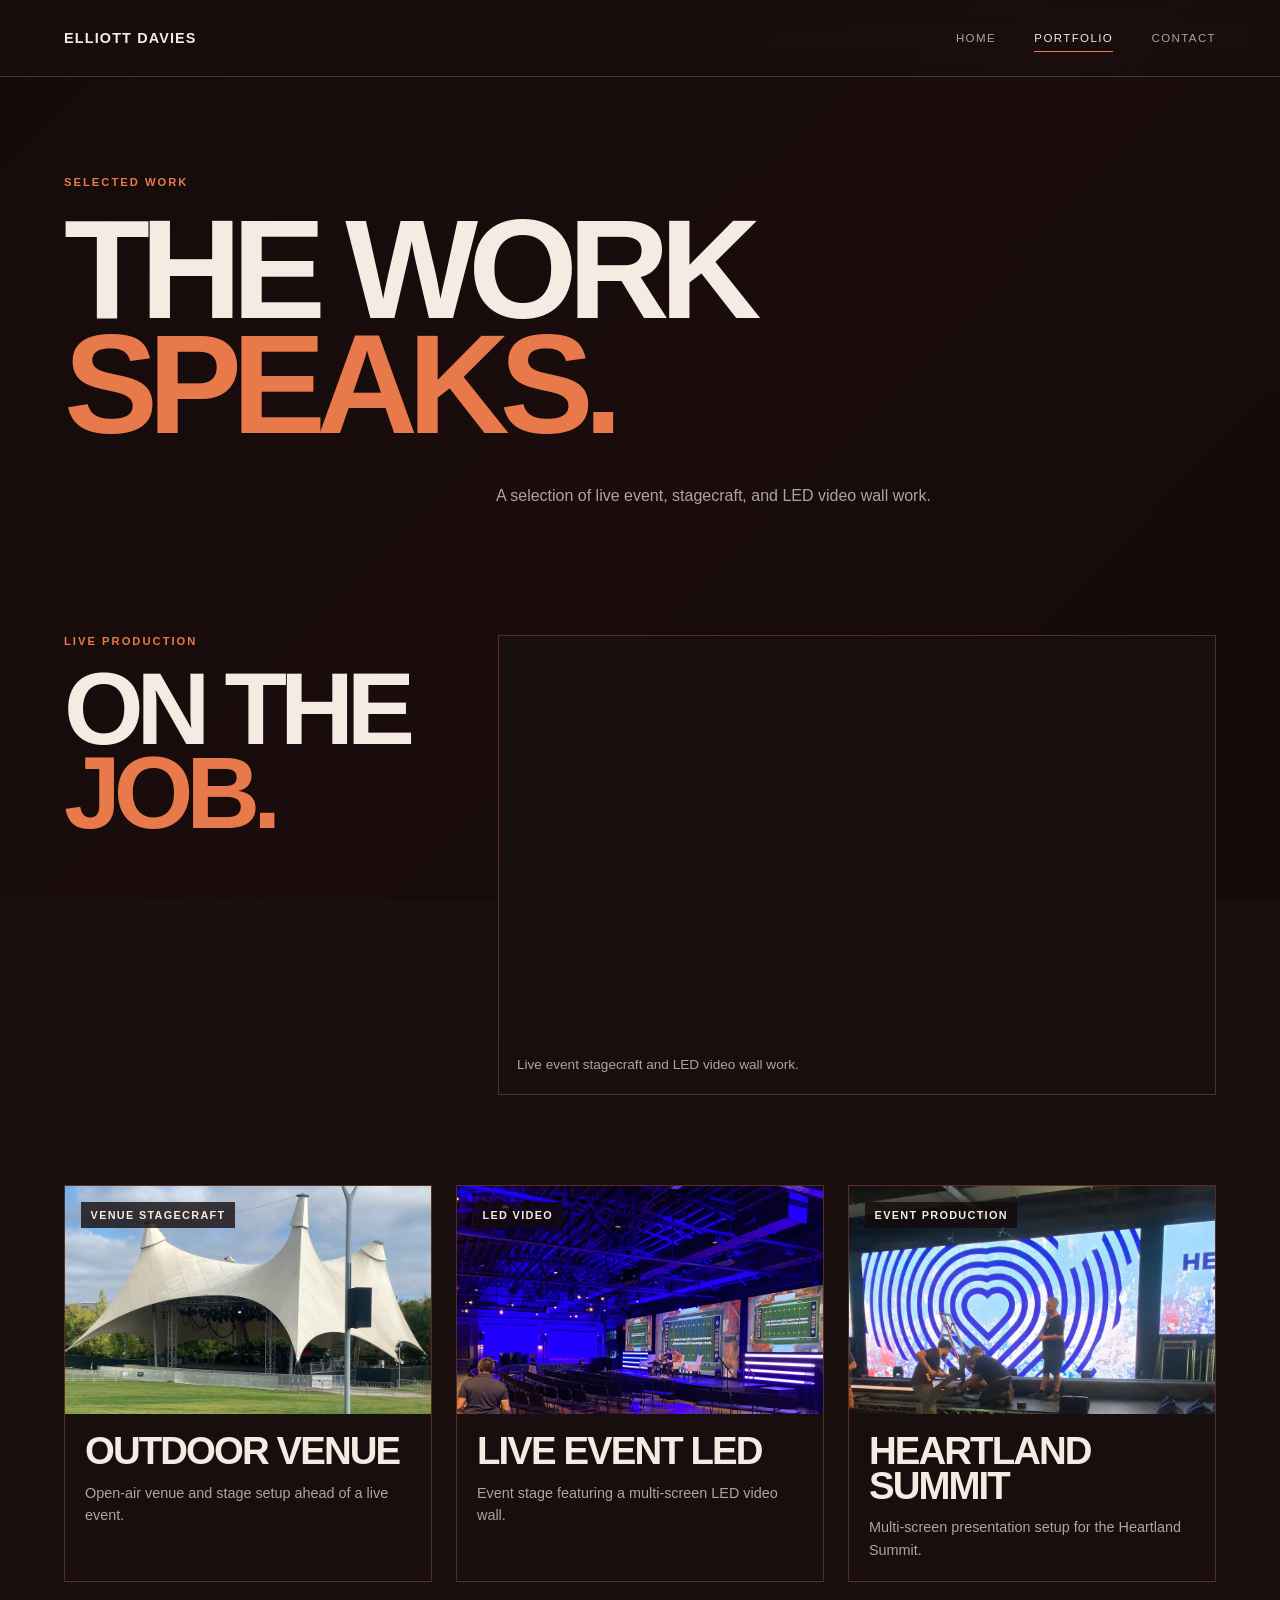
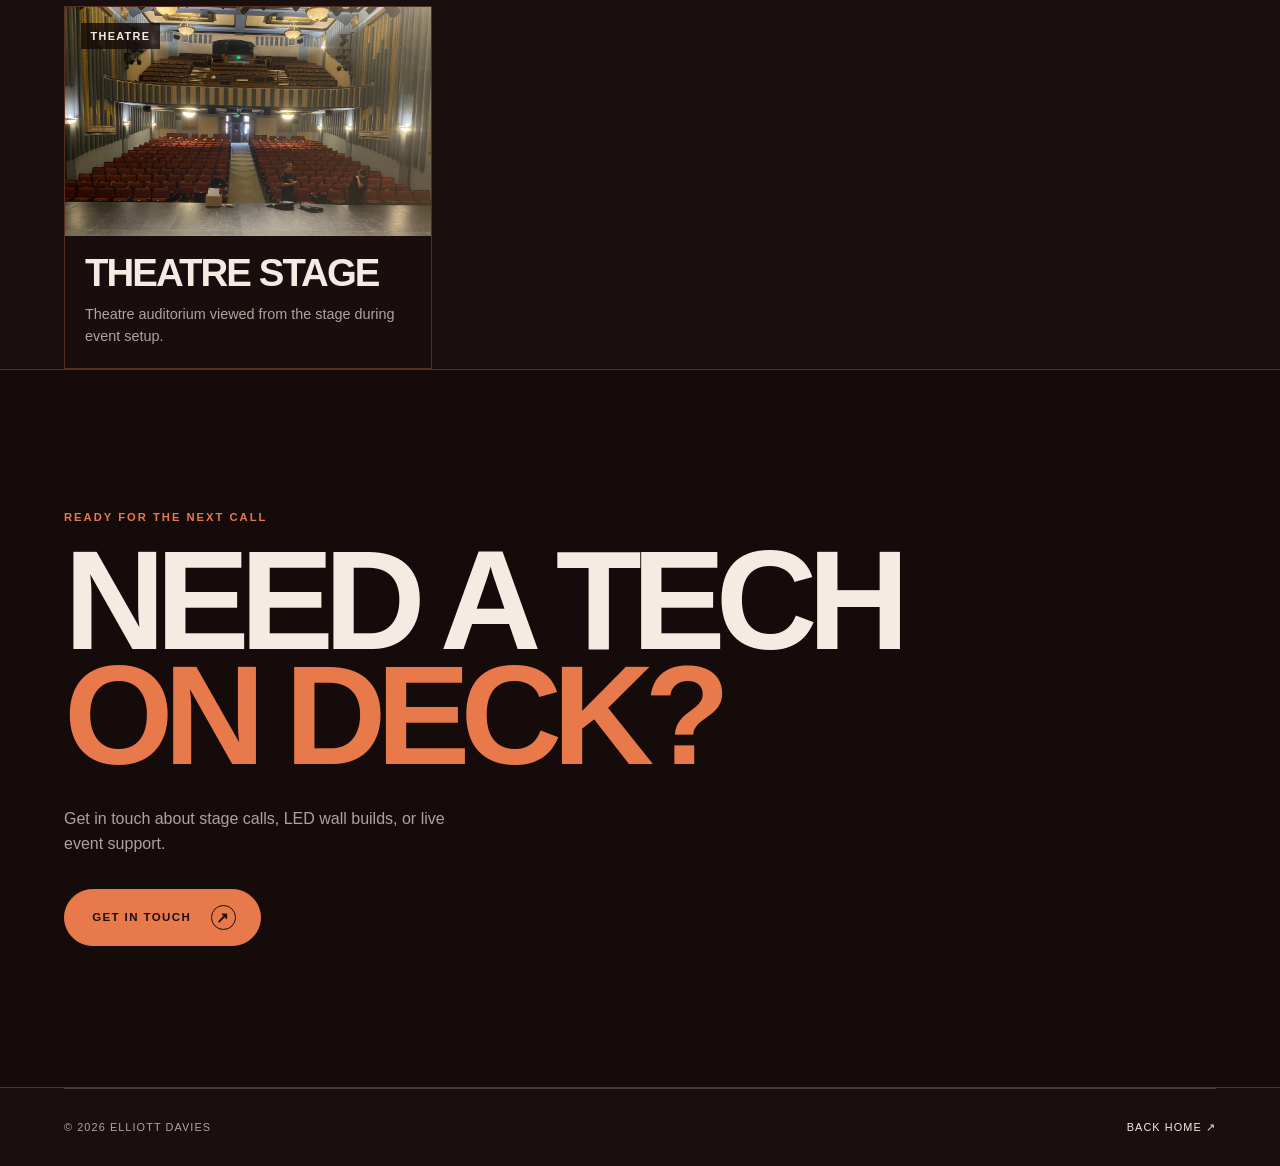
==== Portfolio Website/portfolio.html @ b606b3fe "Refocus portfolio on stagecraft work Co-authored-by: Copilot <223556219+Copilot@users.noreply.github" ====
<!DOCTYPE html>
<html lang="en">
  <head>
    <meta charset="UTF-8" />
    <meta name="viewport" content="width=device-width, initial-scale=1.0" />
    <meta
      name="description"
      content="Selected portfolio work by Elliott Davies."
    />
    <title>Elliott Davies — Portfolio</title>
    <link rel="stylesheet" href="css/style.css" />
  </head>
  <body class="site-background">
    <header class="site-header">
      <nav class="nav container" aria-label="Primary navigation">
        <a class="brand" href="index.html">Elliott Davies</a>
        <button class="menu-toggle" type="button" aria-expanded="false" aria-controls="primary-menu" aria-label="Open navigation menu">
          <span></span><span></span><span></span>
        </button>
        <div class="nav-links" id="primary-menu">
          <a class="nav-link" href="index.html">Home</a>
          <a class="nav-link is-active" href="portfolio.html" aria-current="page">Portfolio</a>
          <a class="nav-link" href="#contact">Contact</a>
        </div>
      </nav>
    </header>

    <main class="portfolio container">
      <section class="page-intro" aria-labelledby="portfolio-title">
        <p class="eyebrow">Selected work</p>
        <h1 id="portfolio-title">The work<br /><span>speaks.</span></h1>
        <p class="page-summary">
          A selection of live event, stagecraft, and LED video wall work.
        </p>
      </section>

      <section class="video-section" id="video" aria-labelledby="video-title">
        <div class="video-heading">
          <p class="eyebrow">Live production</p>
          <h2 id="video-title">On the<br /><span>job.</span></h2>
        </div>
        <div class="video-grid" data-video-grid aria-label="Live production videos"></div>
      </section>

      <section class="project-grid" data-portfolio-grid aria-label="Live production portfolio projects">
        <noscript>
          <p class="project-grid-message">Please enable JavaScript to view the portfolio projects.</p>
        </noscript>
      </section>

    </main>

    <!-- Reusable CTA partial: copy this entire section into other pages before the footer. -->
    <section class="cta-band" id="contact" aria-labelledby="cta-title">
      <div class="cta-content container">
        <p class="eyebrow">Ready for the next call</p>
        <h2 id="cta-title">Need a tech<br /><span>on deck?</span></h2>
        <p class="cta-copy">Get in touch about stage calls, LED wall builds, or live event support.</p>
        <a class="cta-button" href="mailto:eedavies@student.fullsail.edu">
          Get in touch <span aria-hidden="true">↗</span>
        </a>
      </div>
    </section>

    <footer class="site-footer container">
      <span>© <span data-year></span> Elliott Davies</span>
      <a href="index.html">Back home ↗</a>
    </footer>

    <script src="js/main.js"></script>
  </body>
</html>
---- Portfolio Website/css/style.css ----
:root {
  --bg-dark: #1a0f0f;
  --accent-orange: #e8794a;
  --text-cream: #f4ece2;
  --overlay-dark: rgba(20, 10, 10, 0.75);
  --text-muted: rgba(244, 236, 226, 0.68);
  --line: rgba(244, 236, 226, 0.2);
  --display-font: "Arial Narrow", "Helvetica Neue", Arial, sans-serif;
  --content-width: 1200px;
}

* {
  box-sizing: border-box;
}

html {
  scroll-behavior: smooth;
}

body {
  min-width: 320px;
  min-height: 100vh;
  margin: 0;
  color: var(--text-cream);
  background-color: var(--bg-dark);
  font-family: Arial, Helvetica, sans-serif;
}

.site-background {
  background-image:
    linear-gradient(var(--overlay-dark), var(--overlay-dark)),
    url("../assets/bg-studio.jpg"),
    linear-gradient(135deg, #1a0f0f 0%, #2b1210 52%, #10090a 100%);
  background-position: center;
  background-repeat: no-repeat;
  background-size: cover;
  background-attachment: fixed;
}

a {
  color: inherit;
  text-decoration: none;
}

.container {
  width: min(var(--content-width), calc(100% - 10vw));
  margin: 0 auto;
}

.site-header {
  position: sticky;
  top: 0;
  z-index: 10;
  border-bottom: 1px solid var(--line);
  background: rgba(26, 15, 15, 0.72);
  backdrop-filter: blur(12px);
}

.nav {
  display: flex;
  min-height: 76px;
  align-items: center;
  justify-content: space-between;
  gap: 2rem;
}

.brand {
  font-family: var(--display-font);
  font-size: 0.9rem;
  font-weight: 800;
  letter-spacing: 0.08em;
  text-transform: uppercase;
}

.nav-links {
  display: flex;
  align-items: center;
  gap: clamp(1.2rem, 3vw, 3rem);
}

.menu-toggle {
  display: none;
  width: 42px;
  height: 42px;
  padding: 0.65rem;
  border: 1px solid var(--line);
  color: var(--text-cream);
  background: transparent;
  cursor: pointer;
}

.menu-toggle span {
  display: block;
  height: 1px;
  margin: 4px 0;
  background: currentColor;
}

.menu-toggle:focus-visible {
  outline: 2px solid var(--text-cream);
  outline-offset: 3px;
}

.nav-link {
  position: relative;
  padding: 0.5rem 0;
  color: var(--text-muted);
  font-size: 0.72rem;
  letter-spacing: 0.12em;
  text-transform: uppercase;
}

.nav-link::after {
  position: absolute;
  right: 0;
  bottom: 0;
  left: 0;
  height: 1px;
  background: var(--accent-orange);
  content: "";
  transform: scaleX(0);
  transform-origin: right;
  transition: transform 180ms ease;
}

.nav-link:hover,
.nav-link:focus-visible,
.nav-link.is-active {
  color: var(--text-cream);
}

.nav-link:hover::after,
.nav-link:focus-visible::after,
.nav-link.is-active::after {
  transform: scaleX(1);
  transform-origin: left;
}

.eyebrow {
  margin: 0;
  color: var(--accent-orange);
  font-size: 0.7rem;
  font-weight: 700;
  letter-spacing: 0.18em;
  text-transform: uppercase;
}

h1,
h2 {
  margin: 0;
  font-family: var(--display-font);
  font-weight: 900;
  letter-spacing: -0.07em;
  line-height: 0.82;
  text-transform: uppercase;
}

h1 span,
h2 span {
  color: var(--accent-orange);
}

.landing {
  min-height: calc(100vh - 76px);
}

.landing-hero {
  display: flex;
  min-height: calc(100vh - 76px);
  flex-direction: column;
  justify-content: center;
  padding: 9vh 0 10vh;
}

.landing-hero h1 {
  max-width: 850px;
  margin-top: 1.5rem;
  font-size: clamp(2rem, 10vw, 8rem);
}

.landing-intro {
  max-width: 720px;
  margin-top: 3.5rem;
}

.landing-intro p + p {
  margin-top: 1.5rem;
}

.landing-intro p,
.page-summary {
  max-width: 720px;
  margin: 0;
  color: var(--text-muted);
  font-size: 1rem;
  line-height: 1.65;
}

.what-i-do {
  display: flex;
  max-width: 1100px;
  align-items: flex-start;
  gap: clamp(1.5rem, 4vw, 4rem);
  margin: 4.5rem 0 3rem;
  padding-top: 1.2rem;
  border-top: 1px solid var(--line);
}

.skills-title {
  flex: 0 0 auto;
  margin: 0;
  color: var(--accent-orange);
  font-size: 0.68rem;
  font-weight: 700;
  letter-spacing: 0.16em;
  text-transform: uppercase;
}

.skills-list {
  display: grid;
  width: 100%;
  grid-template-columns: repeat(3, 1fr);
  gap: 1.25rem 1.5rem;
  margin: 0;
  padding: 0;
  list-style: none;
}

.skills-list li {
  display: flex;
  min-width: 0;
  color: var(--text-muted);
  font-size: 0.68rem;
  letter-spacing: 0.08em;
  line-height: 1.35;
  text-transform: uppercase;
}

.skill-icon {
  display: grid;
  width: 32px;
  height: 32px;
  place-items: center;
  border: 1px solid var(--line);
  border-radius: 50%;
  color: var(--accent-orange);
}

.skill-icon svg {
  width: 16px;
  height: 16px;
  fill: none;
  stroke: currentColor;
  stroke-linecap: round;
  stroke-linejoin: round;
  stroke-width: 1.5;
}

.button {
  display: inline-flex;
  align-items: center;
  justify-content: center;
  gap: 1rem;
  min-height: 48px;
  padding: 0.9rem 1.3rem;
  border: 1px solid var(--accent-orange);
  color: var(--text-cream);
  font-size: 0.7rem;
  font-weight: 700;
  letter-spacing: 0.1em;
  text-transform: uppercase;
  transition: color 180ms ease, background 180ms ease, transform 180ms ease;
}

.button:hover,
.button:focus-visible {
  color: var(--bg-dark);
  background: var(--accent-orange);
  transform: translateY(-2px);
}

.site-footer {
  display: flex;
  justify-content: space-between;
  padding: 2rem 0;
  border-top: 1px solid var(--line);
  color: var(--text-muted);
  font-size: 0.68rem;
  letter-spacing: 0.1em;
  text-transform: uppercase;
}

.site-footer a {
  color: var(--text-cream);
}

.cta-band {
  width: 100%;
  border-top: 1px solid var(--line);
  border-bottom: 1px solid var(--line);
  background: var(--overlay-dark);
}

.cta-content {
  padding-top: clamp(5rem, 11vw, 9rem);
  padding-bottom: clamp(5rem, 11vw, 9rem);
}

.cta-content h2 {
  max-width: 850px;
  margin-top: 1.25rem;
  font-size: clamp(4.5rem, 11vw, 9rem);
}

.cta-copy {
  max-width: 420px;
  margin: 2rem 0;
  color: var(--text-muted);
  font-size: 1rem;
  line-height: 1.6;
}

.cta-button {
  display: inline-flex;
  align-items: center;
  justify-content: center;
  gap: 1.25rem;
  min-height: 52px;
  padding: 0.95rem 1.5rem 0.95rem 1.7rem;
  border: 1px solid var(--accent-orange);
  border-radius: 999px;
  color: var(--bg-dark);
  background: var(--accent-orange);
  font-size: 0.72rem;
  font-weight: 800;
  letter-spacing: 0.12em;
  text-transform: uppercase;
  transition: color 180ms ease, background 180ms ease, transform 180ms ease;
}

.cta-button span {
  display: grid;
  width: 25px;
  height: 25px;
  place-items: center;
  border: 1px solid currentColor;
  border-radius: 50%;
  font-size: 0.95rem;
  line-height: 1;
}

.cta-button:hover,
.cta-button:focus-visible {
  color: var(--text-cream);
  background: transparent;
  transform: translateY(-2px);
}

.portfolio {
  padding-top: 11vh;
}

.page-intro h1 {
  margin-top: 1.5rem;
  font-size: clamp(4.5rem, 11vw, 9rem);
}

.page-summary {
  margin: 2.5rem 0 0 auto;
}

.project-grid {
  display: grid;
  grid-template-columns: repeat(3, 1fr);
  gap: 1.5rem;
  margin-top: 10vh;
}

.project-card {
  overflow: hidden;
  border: 1px solid rgba(232, 121, 74, 0.3);
  background: rgba(26, 15, 15, 0.35);
  backdrop-filter: blur(8px);
  transition: border-color 180ms ease, transform 180ms ease;
}

.project-card:hover,
.project-card:focus-within {
  border-color: var(--accent-orange);
  transform: scale(1.02);
}

.project-media {
  position: relative;
  aspect-ratio: 16 / 10;
  overflow: hidden;
  background: var(--bg-dark);
}

.project-media img {
  display: block;
  width: 100%;
  height: 100%;
  object-fit: cover;
}

.project-tag {
  position: absolute;
  top: 1rem;
  left: 1rem;
  z-index: 1;
  padding: 0.45rem 0.6rem;
  color: var(--text-cream);
  background: rgba(20, 10, 10, 0.78);
  font-size: 0.68rem;
  font-weight: 700;
  letter-spacing: 0.12em;
  text-transform: uppercase;
}

.project-content {
  padding: 1.25rem;
}

.project-content h2 {
  color: var(--text-cream);
  font-family: var(--display-font);
  font-size: clamp(1.7rem, 3vw, 2.4rem);
  letter-spacing: -0.05em;
  line-height: 0.9;
  text-transform: uppercase;
}

.project-content p {
  margin: 0.8rem 0 0;
  color: var(--text-muted);
  font-size: 0.9rem;
  line-height: 1.55;
}

.project-grid-message {
  color: var(--text-muted);
}

.video-section {
  display: grid;
  grid-template-columns: 0.7fr 1.3fr;
  gap: 3rem;
  align-items: start;
  margin-top: 14vh;
}

.video-section + .project-grid {
  margin-top: 10vh;
}

.video-heading h2 {
  margin-top: 1.25rem;
  font-size: clamp(4rem, 8vw, 7rem);
}

.video-grid {
  display: grid;
  grid-template-columns: 1fr;
  gap: 1.5rem;
}

.video-card {
  overflow: hidden;
  border: 1px solid rgba(232, 121, 74, 0.3);
  background: rgba(26, 15, 15, 0.35);
  backdrop-filter: blur(8px);
  transition: border-color 180ms ease, transform 180ms ease;
}

.video-card:hover,
.video-card:focus-within {
  border-color: var(--accent-orange);
  transform: scale(1.02);
}

.video-frame {
  position: relative;
  aspect-ratio: 16 / 9;
  overflow: hidden;
  background: var(--bg-dark);
}

.video-frame iframe {
  display: block;
  width: 100%;
  height: 100%;
  border: 0;
}

.video-card p {
  margin: 0;
  padding: 1rem 1.1rem 1.2rem;
  color: var(--text-muted);
  font-size: 0.85rem;
  line-height: 1.45;
}

.contact {
  padding: 20vh 0 18vh;
}

.contact h2 {
  margin: 1.5rem 0 2.5rem;
  font-size: clamp(4rem, 10vw, 8rem);
}

@media (max-width: 1024px) {
  .container {
    width: min(var(--content-width), calc(100% - 7vw));
  }

  .project-grid {
    grid-template-columns: repeat(2, 1fr);
  }

  .video-section {
    gap: 2rem;
  }
}

@media (max-width: 768px) {
  .site-background {
    background-attachment: scroll;
  }

  .nav {
    min-height: 68px;
  }

  .menu-toggle {
    display: block;
  }

  .nav-links {
    position: absolute;
    top: 100%;
    right: 0;
    left: 0;
    display: none;
    flex-direction: column;
    align-items: stretch;
    gap: 0;
    padding: 0.75rem 5vw 1rem;
    border-bottom: 1px solid var(--line);
    background: rgba(26, 15, 15, 0.96);
  }

  .nav-links.is-open {
    display: flex;
  }

  .nav-link {
    padding: 0.8rem 0;
  }

  .nav-link::after {
    right: auto;
    width: 2.5rem;
  }

  .landing-hero {
    min-height: calc(100svh - 68px);
  }

  .project-grid {
    grid-template-columns: 1fr;
  }

  .video-section {
    display: block;
    margin-top: 8rem;
  }

  .video-grid {
    margin-top: 2.5rem;
  }
}

@media (max-width: 480px) {
  .container {
    width: calc(100% - 2rem);
  }

  .brand {
    font-size: 0.75rem;
  }

  .nav-link {
    font-size: 0.61rem;
    letter-spacing: 0.06em;
  }

  .landing-hero {
    min-height: calc(100svh - 68px);
    padding: 6rem 0 4rem;
  }

  .landing-intro p {
    font-size: 0.95rem;
  }

  .what-i-do {
    display: block;
    margin-top: 4rem;
  }

  .skills-list {
    grid-template-columns: repeat(2, 1fr);
    gap: 1.8rem 1rem;
    margin-top: 1.5rem;
  }

  .site-footer {
    gap: 1rem;
    font-size: 0.58rem;
  }

  .portfolio {
    padding-top: 6rem;
  }

  .page-intro h1 {
    font-size: clamp(3.7rem, 18vw, 6rem);
  }

  .page-summary {
    margin-top: 2rem;
  }

  .project-card {
    margin-bottom: 3rem;
  }

  .video-section {
    margin-top: 6rem;
  }

  .contact {
    padding: 8rem 0;
  }

  .contact h2 {
    font-size: clamp(3.8rem, 18vw, 6rem);
  }

  .cta-content h2 {
    font-size: clamp(4rem, 18vw, 6rem);
  }
}

@media (prefers-reduced-motion: reduce) {
  html {
    scroll-behavior: auto;
  }

  *,
  *::before,
  *::after {
    transition-duration: 0.01ms !important;
  }
}
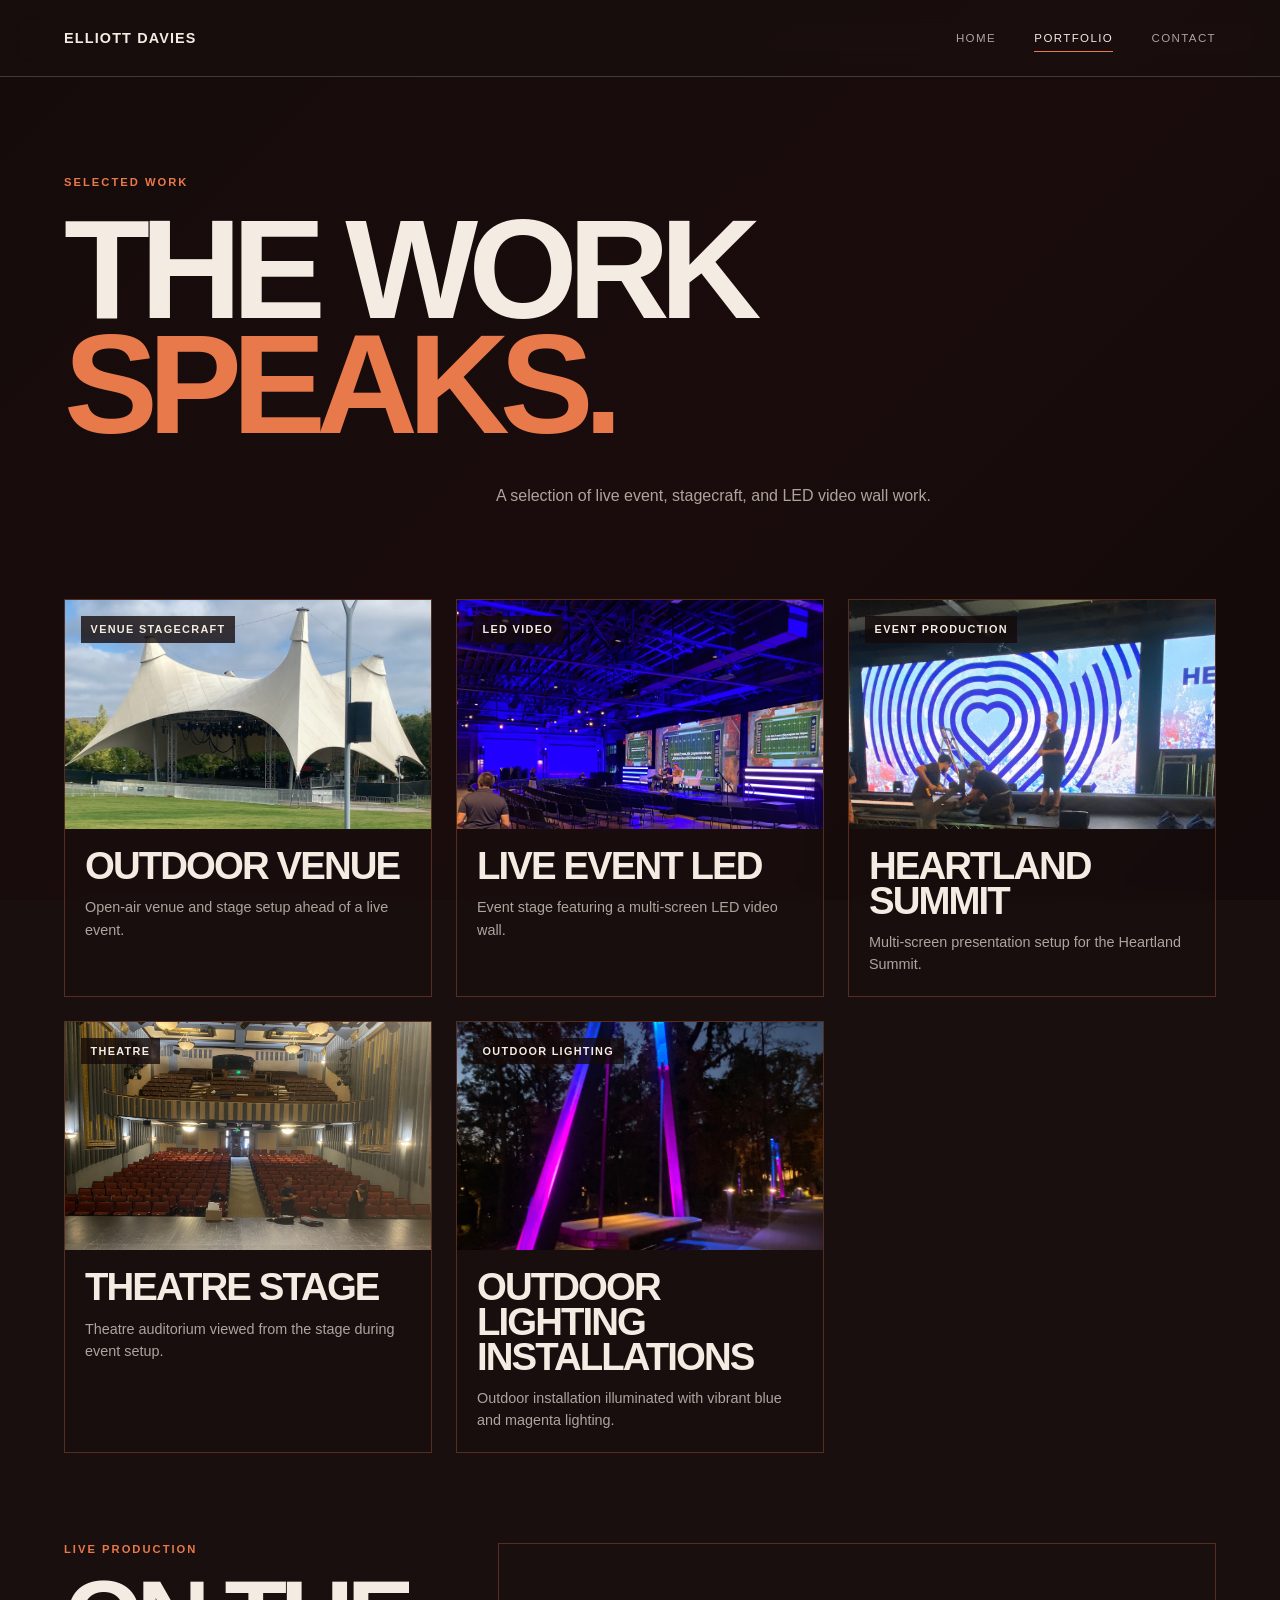
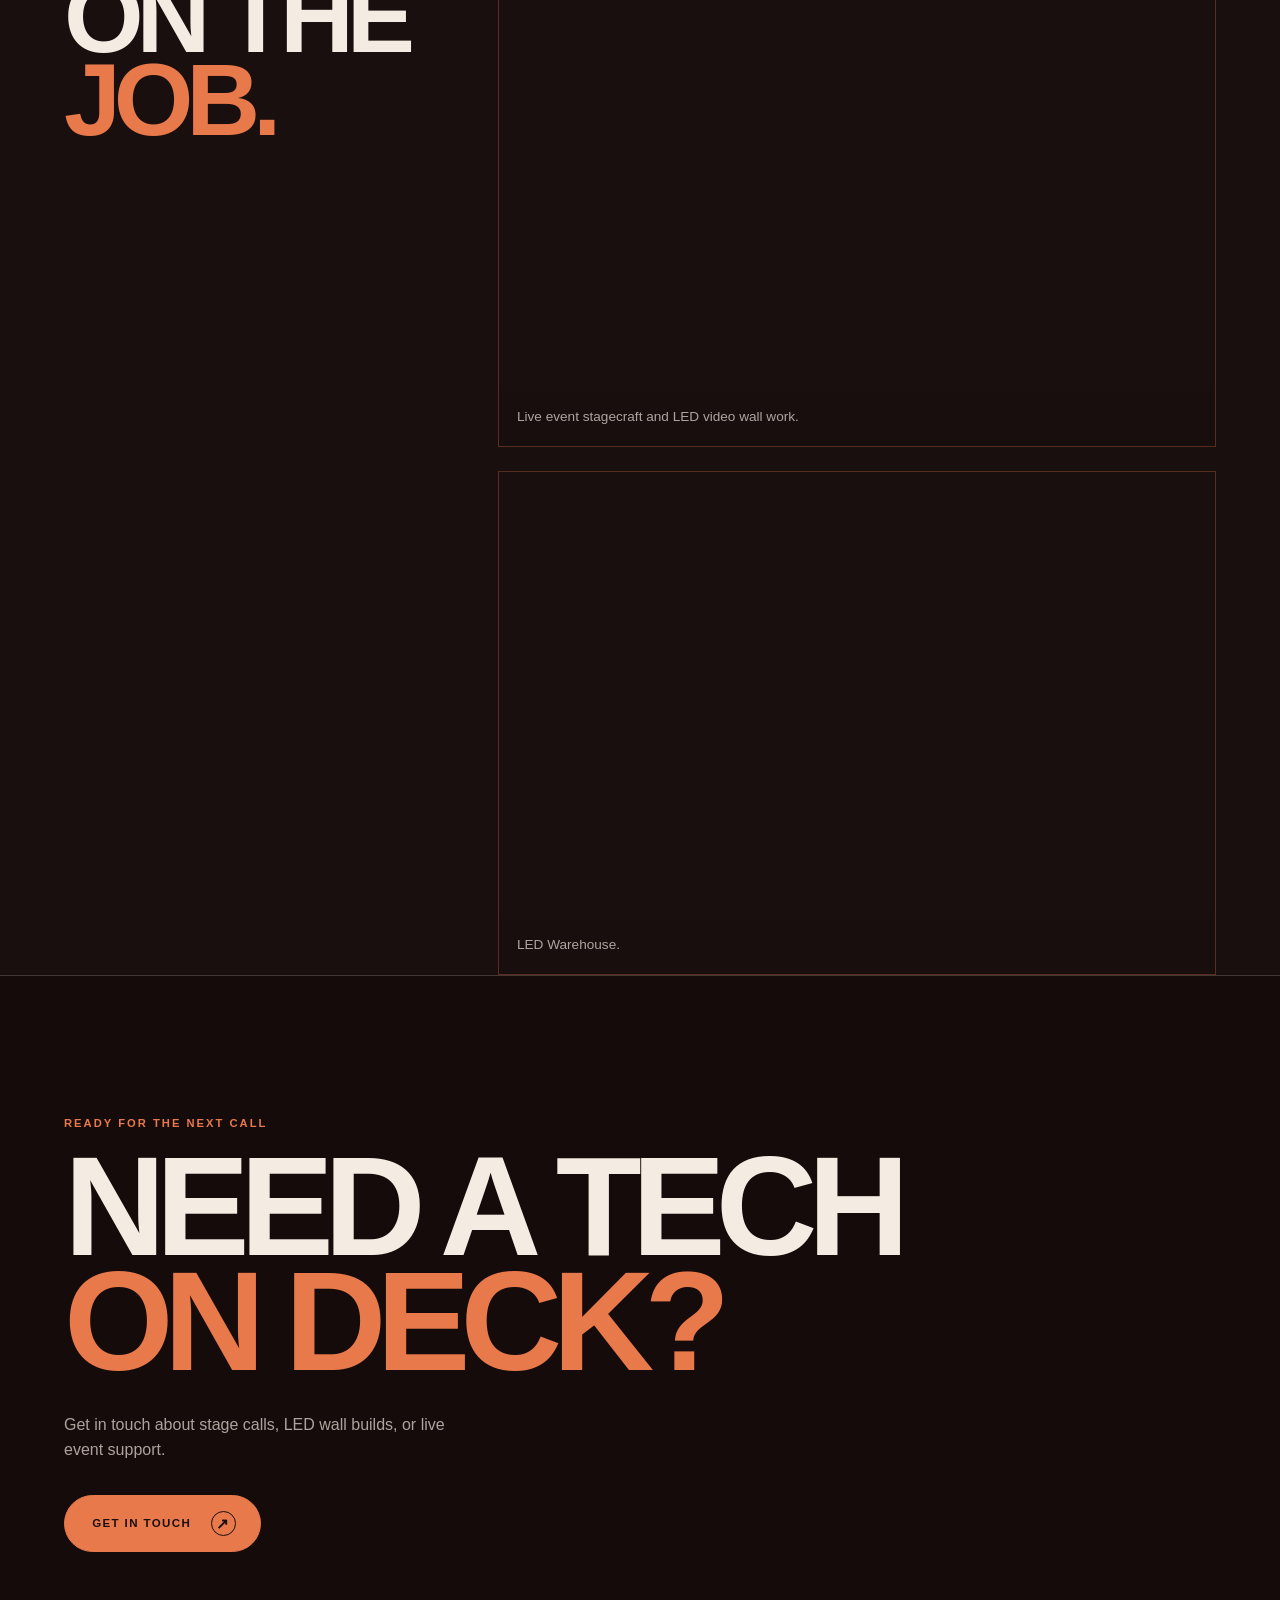
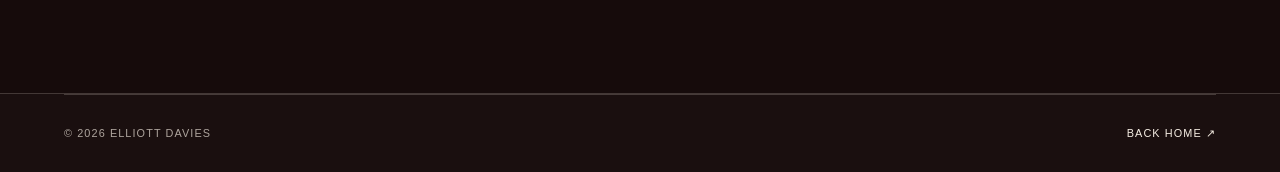
==== commit 34ebc7e5: "Add portfolio lighting project and videos Co-authored-by: Copilot <223556219+Copilot@users.noreply.g" ====
--- a/Portfolio Website/portfolio.html
+++ b/Portfolio Website/portfolio.html
@@ -34,18 +34,18 @@
         </p>
       </section>
 
+      <section class="project-grid" data-portfolio-grid aria-label="Live production portfolio projects">
+        <noscript>
+          <p class="project-grid-message">Please enable JavaScript to view the portfolio projects.</p>
+        </noscript>
+      </section>
+
       <section class="video-section" id="video" aria-labelledby="video-title">
         <div class="video-heading">
           <p class="eyebrow">Live production</p>
           <h2 id="video-title">On the<br /><span>job.</span></h2>
         </div>
         <div class="video-grid" data-video-grid aria-label="Live production videos"></div>
-      </section>
-
-      <section class="project-grid" data-portfolio-grid aria-label="Live production portfolio projects">
-        <noscript>
-          <p class="project-grid-message">Please enable JavaScript to view the portfolio projects.</p>
-        </noscript>
       </section>
 
     </main>
--- a/Portfolio Website/css/style.css
+++ b/Portfolio Website/css/style.css
@@ -450,7 +450,7 @@
   margin-top: 14vh;
 }
 
-.video-section + .project-grid {
+.project-grid + .video-section {
   margin-top: 10vh;
 }
 
@@ -481,7 +481,7 @@
 
 .video-frame {
   position: relative;
-  aspect-ratio: 16 / 9;
+  aspect-ratio: 16 / 10;
   overflow: hidden;
   background: var(--bg-dark);
 }
